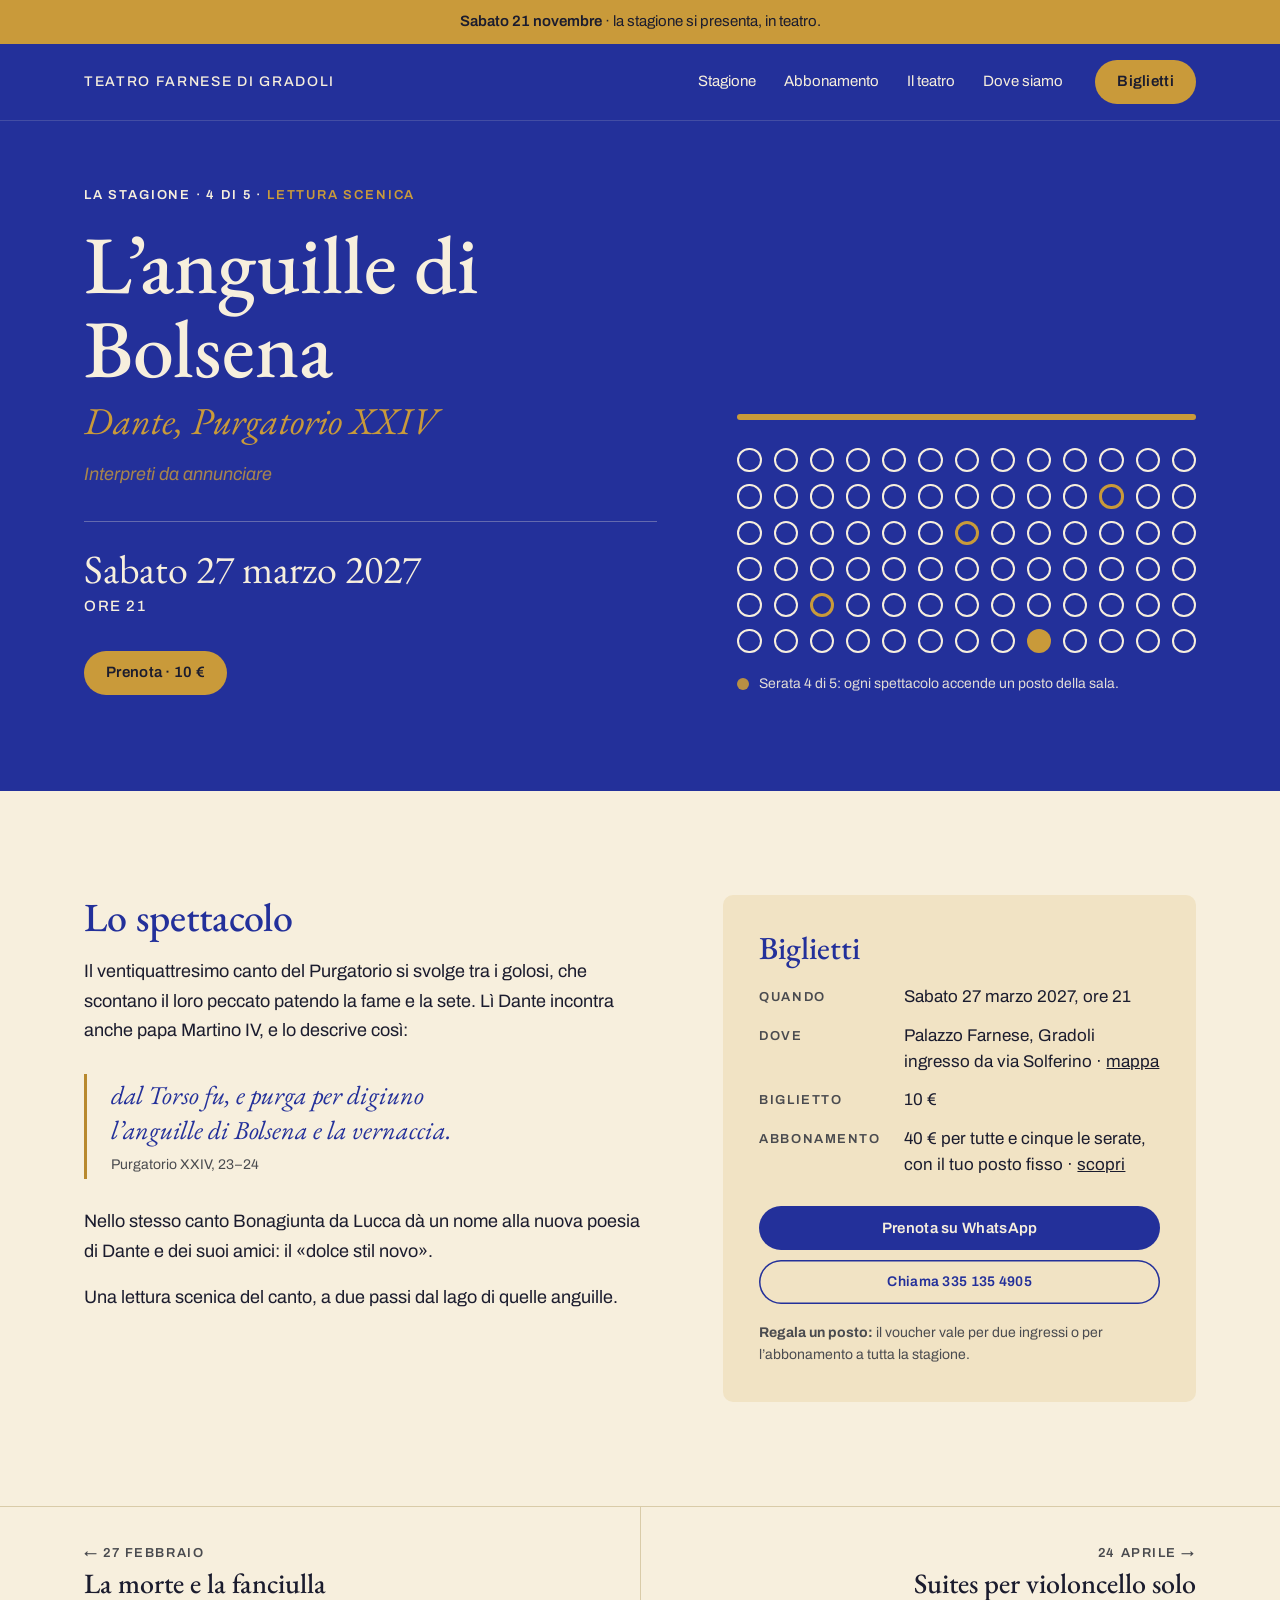
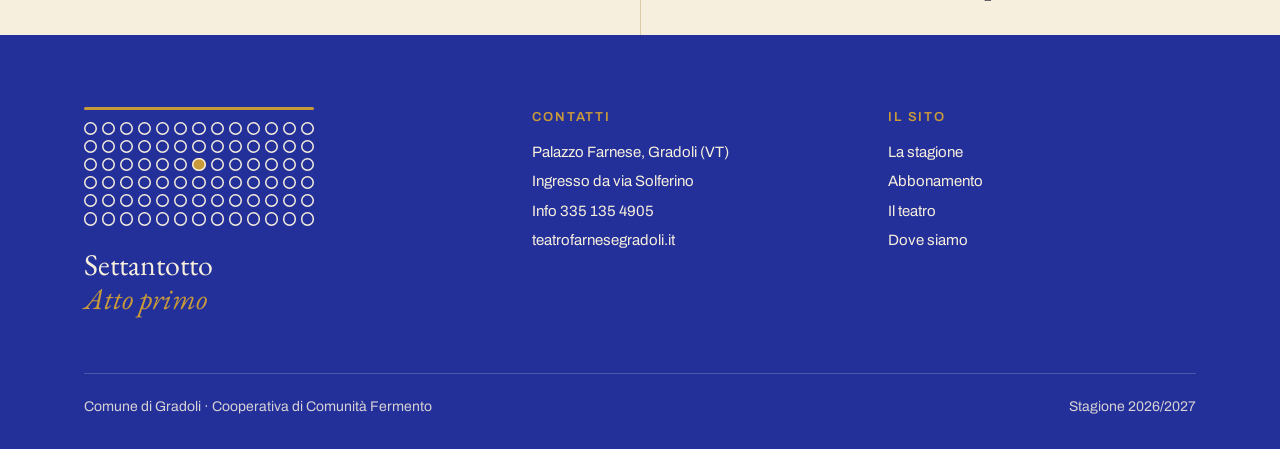
==== anguille-di-bolsena.html @ 879623af "Prima bozza del sito: homepage e pagine dei 5 spettacoli Co-Authored-By: Claude Opus 5.5 <noreply@an" ====
<!doctype html>
<html lang="it">
<head>
<meta charset="utf-8">
<meta name="viewport" content="width=device-width, initial-scale=1">
<title>L’anguille di Bolsena · 27 marzo · Teatro Farnese di Gradoli</title>
<meta name="description" content="L’anguille di Bolsena: lettura scenica del canto XXIV del Purgatorio di Dante. Sabato 27 marzo 2027 alle 21 al Teatro Farnese di Gradoli.">
<meta name="robots" content="noindex">
<link rel="preconnect" href="https://fonts.googleapis.com">
<link rel="preconnect" href="https://fonts.gstatic.com" crossorigin>
<link href="https://fonts.googleapis.com/css2?family=EB+Garamond:ital,wght@0,400;0,500;1,400;1,500&family=Archivo:wght@400;500;600&display=swap" rel="stylesheet">
<link rel="stylesheet" href="stile.css?v=1">
</head>
<body>

<div class="avviso">
  <div class="contenitore">
    <p style="margin:0"><strong>Sabato 21 novembre</strong> · la stagione si presenta, in teatro.</p>
  </div>
</div>

<header class="testata">
  <div class="contenitore">
    <a class="marchio" href="index.html">Teatro Farnese di Gradoli</a>
    <nav class="menu" aria-label="Menu principale">
      <a href="index.html#stagione">Stagione</a>
      <a href="index.html#abbonamento">Abbonamento</a>
      <a href="index.html#teatro">Il teatro</a>
      <a href="index.html#dove">Dove siamo</a>
    </nav>
    <a class="bottone bottone-oro" href="#prenota">Biglietti</a>
  </div>
</header>

<main>
  <!-- Apertura dello spettacolo -->
  <section class="apertura apertura-spettacolo">
    <div class="contenitore">
      <div>
        <p class="etichetta"><a href="index.html#stagione">La stagione</a> · 4 di 5 · <span class="genere">Lettura scenica</span></p>
        <h1>L’anguille di Bolsena</h1>
        <p class="sottotitolo">Dante, Purgatorio XXIV</p>
        <p class="interpreti"><span class="da-annunciare">Interpreti da annunciare</span></p>
        <p class="quando-grande">Sabato 27 marzo 2027<small>ore 21</small></p>
        <div class="azioni">
          <a class="bottone bottone-oro" href="#prenota">Prenota · 10 €</a>
        </div>
      </div>

      <figure class="sala" aria-label="La sala: il posto acceso è la serata 4 di 5">
        <div class="palco" aria-hidden="true"></div>
        <ul class="posti" data-sala="spettacolo" data-numero="4" aria-hidden="true"></ul>
        <figcaption>Serata 4 di 5: ogni spettacolo accende un posto della sala.</figcaption>
      </figure>
    </div>
  </section>

  <!-- Lo spettacolo + biglietti -->
  <section class="blocco">
    <div class="contenitore scheda-spettacolo">
      <div class="testo">
        <h2>Lo spettacolo</h2>
        <p>Il ventiquattresimo canto del Purgatorio si svolge tra i golosi, che scontano il loro peccato patendo la fame e la sete. Lì Dante incontra anche papa Martino IV, e lo descrive così:</p>
        <blockquote>dal Torso fu, e purga per digiuno<br>l’anguille di Bolsena e la vernaccia.<cite>Purgatorio XXIV, 23–24</cite></blockquote>
        <p>Nello stesso canto Bonagiunta da Lucca dà un nome alla nuova poesia di Dante e dei suoi amici: il «dolce stil novo».</p>
        <p>Una lettura scenica del canto, a due passi dal lago di quelle anguille.</p>
      </div>

      <aside class="biglietto" id="prenota">
        <h2>Biglietti</h2>
        <dl class="info">
          <dt>Quando</dt><dd>Sabato 27 marzo 2027, ore 21</dd>
          <dt>Dove</dt><dd>Palazzo Farnese, Gradoli<br>ingresso da via Solferino · <a href="https://www.google.com/maps/search/?api=1&amp;query=Via+Solferino+Gradoli+VT" target="_blank" rel="noopener">mappa</a></dd>
          <dt>Biglietto</dt><dd>10 €</dd>
          <dt>Abbonamento</dt><dd>40 € per tutte e cinque le serate, con il tuo posto fisso · <a href="index.html#abbonamento">scopri</a></dd>
        </dl>
        <div class="azioni">
          <a class="bottone bottone-blu" href="https://wa.me/393351354905?text=Buongiorno%2C%20vorrei%20prenotare%20per%20L%E2%80%99anguille%20di%20Bolsena%2C%20sabato%2027%20marzo%202027%20alle%2021.%20Numero%20di%20posti%3A%20" target="_blank" rel="noopener">Prenota su WhatsApp</a>
          <a class="bottone bottone-filo" href="tel:+393351354905">Chiama 335 135 4905</a>
        </div>
        <p class="nota"><strong>Regala un posto:</strong> il voucher vale per due ingressi o per l’abbonamento a tutta la stagione.</p>
      </aside>
    </div>
  </section>

  <!-- Spettacolo precedente e successivo -->
  <nav class="altri" aria-label="Altri spettacoli della stagione">
    <div class="contenitore">
      <a href="la-morte-e-la-fanciulla.html"><small>← 27 febbraio</small><strong>La morte e la fanciulla</strong></a>
      <a href="suites-bach.html"><small>24 aprile →</small><strong>Suites per violoncello solo</strong></a>
    </div>
  </nav>
</main>

<footer class="piede">
  <div class="contenitore">
    <div class="colonne">
      <div>
        <div class="mini" aria-hidden="true">
          <div class="palco"></div>
          <ul class="posti" data-sala="piede"></ul>
        </div>
        <p class="firma">Settantotto<br><em>Atto primo</em></p>
      </div>
      <div>
        <h3>Contatti</h3>
        <ul>
          <li>Palazzo Farnese, Gradoli (VT)</li>
          <li>Ingresso da via Solferino</li>
          <li><a href="tel:+393351354905">Info 335 135 4905</a></li>
          <li>teatrofarnesegradoli.it</li>
        </ul>
      </div>
      <div>
        <h3>Il sito</h3>
        <ul>
          <li><a href="index.html#stagione">La stagione</a></li>
          <li><a href="index.html#abbonamento">Abbonamento</a></li>
          <li><a href="index.html#teatro">Il teatro</a></li>
          <li><a href="index.html#dove">Dove siamo</a></li>
        </ul>
      </div>
    </div>
    <div class="crediti">
      <p>Comune di Gradoli · Cooperativa di Comunità Fermento</p>
      <p>Stagione 2026/2027</p>
    </div>
  </div>
</footer>

<script src="sala.js?v=1"></script>
</body>
</html>
---- stile.css ----
/* Teatro Farnese di Gradoli · stile comune a tutte le pagine */

/* ===== I colori dell'identità "Settantotto" ===== */
:root {
  --blu: #23309A;        /* Blu poltrona */
  --oro: #B8892E;        /* Oro sipario */
  --oro-chiaro: #C99A3A; /* oro da usare sul blu */
  --oro-scuro: #7E5A1A;  /* oro da usare come testo sul chiaro */
  --peperino: #4A4B4F;
  --intonaco: #F1E3C4;
  --crema: #F7EFDD;
  --inchiostro: #1B1C2E;
  --filo: #D9CBA8;       /* linee sottili sul chiaro */
  --serif: 'EB Garamond', Georgia, serif;
  --sans: 'Archivo', system-ui, sans-serif;
}

* { box-sizing: border-box; }
body {
  margin: 0;
  background: var(--crema);
  color: var(--inchiostro);
  font-family: var(--sans);
  font-size: 17px;
  line-height: 1.55;
}
a { color: inherit; }
.contenitore { max-width: 1160px; margin: 0 auto; padding: 0 24px; }
.etichetta {
  margin: 0;
  font-size: 13px; font-weight: 600; letter-spacing: 0.14em;
  text-transform: uppercase;
}

/* ===== Bottoni ===== */
.bottone {
  display: inline-flex; align-items: center; justify-content: center; gap: 8px;
  min-height: 44px; padding: 0 22px;
  border-radius: 999px; text-decoration: none; font-weight: 600; font-size: 15px;
  letter-spacing: 0.02em; white-space: nowrap;
  transition: background .2s, color .2s, box-shadow .2s;
}
.bottone-oro { background: var(--oro-chiaro); color: var(--inchiostro); }
.bottone-oro:hover { background: var(--crema); }
.bottone-vuoto { box-shadow: inset 0 0 0 1.5px var(--crema); color: var(--crema); }
.bottone-vuoto:hover { background: var(--crema); color: var(--blu); }
.bottone-blu { background: var(--blu); color: var(--crema); }
.bottone-blu:hover { background: var(--inchiostro); }
.bottone-filo { box-shadow: inset 0 0 0 1.5px var(--blu); color: var(--blu); min-height: 44px; padding: 0 18px; font-size: 14px; }
.bottone-filo:hover { background: var(--blu); color: var(--crema); }

/* ===== Testata ===== */
.testata { background: var(--blu); color: var(--crema); border-bottom: 1px solid rgba(247, 239, 221, 0.15); }
.testata .contenitore {
  display: flex; align-items: center; gap: 32px; min-height: 76px;
}
.marchio { text-decoration: none; font-weight: 500; letter-spacing: 0.12em; text-transform: uppercase; font-size: 14px; }
.menu { display: flex; gap: 28px; margin-left: auto; }
.menu a { text-decoration: none; font-size: 15px; padding: 10px 0; }
.menu a:hover { color: var(--oro-chiaro); }

/* ===== La sala (il segno): 6 file da 13 = 78 posti ===== */
.posti {
  display: grid; grid-template-columns: repeat(13, 1fr); gap: 12px;
  list-style: none; margin: 0; padding: 0;
}
.posto {
  aspect-ratio: 1; border-radius: 50%;
  box-shadow: inset 0 0 0 2px var(--crema);
}
.posto.oro { background: var(--oro-chiaro); box-shadow: none; }
.palco { height: 6px; border-radius: 3px; background: var(--oro-chiaro); margin-bottom: 28px; }

/* All'arrivo la sala "si accende" a onde partendo dal posto d'oro, poi resta solo lui */
@keyframes accendi {
  0%   { background: transparent; }
  35%  { background: var(--oro-chiaro); box-shadow: inset 0 0 0 2px var(--oro-chiaro); }
  100% { background: transparent; }
}
[data-sala="apertura"] .posto:not(.oro) { animation: accendi 1.1s ease-out both; animation-delay: calc(var(--d) * 90ms + 300ms); }
@media (prefers-reduced-motion: reduce) {
  [data-sala="apertura"] .posto:not(.oro) { animation: none; }
}

/* ===== Apertura ===== */
.apertura { background: var(--blu); color: var(--crema); padding: 72px 0 112px; }
.apertura .contenitore {
  display: grid; grid-template-columns: 1fr 1fr; gap: 80px; align-items: center;
}
.apertura h1 {
  margin: 18px 0 0; font-family: var(--serif); font-weight: 500;
  font-size: clamp(48px, 7.4vw, 92px); letter-spacing: 0.06em; line-height: 1;
}
.apertura .sottotitolo {
  margin: 4px 0 0; font-family: var(--serif); font-style: italic;
  font-size: clamp(38px, 5.6vw, 70px); line-height: 1.1; color: var(--oro-chiaro);
}
.apertura .motto { margin: 32px 0 0; font-family: var(--serif); font-size: 26px; line-height: 1.3; max-width: 26ch; }
.apertura .quando { margin: 14px 0 0; opacity: .9; }
.azioni { display: flex; gap: 14px; flex-wrap: wrap; margin-top: 36px; }

.sala { margin: 0; width: 100%; }
.sala figcaption { margin-top: 20px; font-size: 14px; display: flex; gap: 10px; align-items: center; opacity: .9; }
.sala figcaption::before { content: ""; width: 12px; height: 12px; border-radius: 50%; background: var(--oro-chiaro); flex: none; }

/* ===== Prossimo spettacolo ===== */
.prossimo { margin-top: -56px; }
.scheda {
  background: var(--crema); border-radius: 8px; padding: 36px 40px;
  box-shadow: 0 0 0 1px var(--filo), 0 18px 40px -24px rgba(27, 28, 46, 0.35);
  display: grid; grid-template-columns: auto 1fr auto; gap: 40px; align-items: center;
}
.scheda .data { font-family: var(--serif); font-size: 64px; line-height: 1; color: var(--blu); text-align: center; padding-right: 40px; border-right: 1px solid var(--filo); }
.scheda .data span { display: block; font-family: var(--sans); font-size: 13px; font-weight: 600; letter-spacing: .14em; text-transform: uppercase; margin-top: 10px; }
.scheda h2 { margin: 6px 0 4px; font-family: var(--serif); font-weight: 500; font-size: 40px; line-height: 1.1; }
.scheda p { margin: 0; color: var(--peperino); }
.scheda .etichetta { color: var(--oro-scuro); }

/* ===== Sezioni ===== */
section.blocco { padding: 104px 0; }
.titolo-sezione { display: flex; justify-content: space-between; align-items: end; gap: 24px; flex-wrap: wrap; margin-bottom: 36px; }
.titolo-sezione h2 { margin: 0; font-family: var(--serif); font-weight: 500; font-size: clamp(36px, 5vw, 56px); line-height: 1.05; color: var(--blu); }
.titolo-sezione .etichetta { color: var(--peperino); }

/* ===== Stagione ===== */
.stagione { list-style: none; margin: 0; padding: 0; border-bottom: 1px solid var(--filo); }
.stagione li {
  display: grid; grid-template-columns: 220px 1fr auto; gap: 32px; align-items: center;
  padding: 26px 20px; margin: 0 -20px; border-top: 1px solid var(--filo);
  border-radius: 6px; transition: background .2s;
}
.stagione li:hover { background: var(--intonaco); }
.stagione li:hover .giorno::before { background: var(--blu); }
.stagione .giorno { display: flex; gap: 14px; align-items: baseline; }
.stagione .giorno::before {
  content: ""; width: 12px; height: 12px; border-radius: 50%; background: var(--oro); flex: none; transform: translateY(-3px);
  transition: background .2s;
}
.stagione .giorno strong { font-family: var(--serif); font-weight: 400; font-size: 30px; line-height: 1.1; display: block; }
.stagione .giorno small { font-size: 13px; font-weight: 600; letter-spacing: .1em; text-transform: uppercase; color: var(--peperino); }
.stagione h3 { margin: 0; font-family: var(--serif); font-weight: 500; font-size: 30px; line-height: 1.15; }
.stagione h3 em { color: var(--oro-scuro); font-weight: 400; }
.stagione p { margin: 4px 0 0; color: var(--peperino); }

/* ===== Abbonamento ===== */
.abbonamento { background: var(--intonaco); }
.abbonamento .contenitore { display: grid; grid-template-columns: 1fr 1fr; gap: 72px; align-items: center; }
.abbonamento .etichetta { color: var(--peperino); }
.abbonamento blockquote { margin: 16px 0 0; font-family: var(--serif); font-size: clamp(28px, 3.4vw, 38px); line-height: 1.2; color: var(--blu); }
.abbonamento blockquote em { color: var(--oro-scuro); }
.prezzi { display: grid; grid-template-columns: 1fr 1fr; gap: 16px; margin: 36px 0 28px; max-width: 440px; }
.prezzo { background: var(--crema); border-radius: 8px; padding: 22px 24px; box-shadow: 0 0 0 1px var(--filo); }
.prezzo strong { display: block; font-family: var(--serif); font-weight: 500; font-size: 52px; line-height: 1; color: var(--blu); }
.prezzo span { display: block; margin-top: 8px; color: var(--peperino); font-size: 14px; line-height: 1.35; }
.prezzo.evidenza { background: var(--blu); box-shadow: none; }
.prezzo.evidenza strong { color: var(--oro-chiaro); }
.prezzo.evidenza span { color: var(--crema); }

.regalo { margin: 28px 0 0; padding-top: 20px; border-top: 1px solid var(--filo); color: var(--peperino); max-width: 440px; }
.regalo strong { font-family: var(--serif); font-style: italic; font-weight: 500; font-size: 22px; color: var(--blu); }

/* Avviso della presentazione, in cima */
.avviso { background: var(--oro-chiaro); color: var(--inchiostro); font-size: 15px; }
.avviso .contenitore { display: flex; justify-content: center; align-items: center; gap: 10px; flex-wrap: wrap; min-height: 44px; padding-top: 8px; padding-bottom: 8px; text-align: center; }
.avviso strong { font-weight: 600; }

.tuo-posto { background: var(--blu); color: var(--crema); border-radius: 10px; padding: 36px; }
.tuo-posto .palco { height: 4px; margin-bottom: 22px; }
.tuo-posto .posti { gap: 8px; }
.tuo-posto .posto {
  border: 0; padding: 0; cursor: pointer; background: transparent;
  transition: background .2s, box-shadow .2s;
}
.tuo-posto .posto:hover { box-shadow: inset 0 0 0 2px var(--oro-chiaro); }
.tuo-posto .posto:focus-visible { outline: 2px solid var(--oro-chiaro); outline-offset: 2px; }
.tuo-posto .posto[aria-pressed="true"] { background: var(--oro-chiaro); box-shadow: none; }
.tuo-posto .didascalia { margin: 24px 0 0; display: flex; justify-content: space-between; align-items: baseline; gap: 16px; flex-wrap: wrap; }
.tuo-posto .didascalia strong { font-family: var(--serif); font-weight: 500; font-size: 28px; color: var(--oro-chiaro); }
.tuo-posto .didascalia span { font-size: 14px; opacity: .9; }

/* ===== Il teatro + Dove ===== */
.due-colonne { display: grid; grid-template-columns: 1fr 1fr; gap: 72px; }
.due-colonne h2 { margin: 0 0 16px; font-family: var(--serif); font-weight: 500; font-size: 40px; color: var(--blu); }
.segnaposto { background: var(--intonaco); border: 1px dashed var(--oro); border-radius: 6px; padding: 14px 16px; color: var(--peperino); font-size: 15px; }
dl.info { margin: 0; display: grid; grid-template-columns: auto 1fr; gap: 12px 24px; }
dl.info dt { font-size: 13px; font-weight: 600; letter-spacing: .12em; text-transform: uppercase; color: var(--peperino); padding-top: 3px; }
dl.info dd { margin: 0; }

/* ===== Piede ===== */
.piede { background: var(--blu); color: var(--crema); padding: 72px 0 32px; font-size: 15px; }
.piede .colonne { display: grid; grid-template-columns: 1.3fr 1fr 1fr; gap: 48px; }
.piede .firma { margin: 0; font-family: var(--serif); font-size: 30px; line-height: 1.15; }
.piede .firma em { color: var(--oro-chiaro); }
.piede .mini { max-width: 230px; margin-bottom: 22px; }
.piede .mini .palco { height: 3px; margin-bottom: 12px; }
.piede .mini .posti { gap: 5px; }
.piede .mini .posto { box-shadow: inset 0 0 0 1.5px var(--crema); }
.piede h3 { margin: 0 0 14px; font-size: 13px; font-weight: 600; letter-spacing: .14em; text-transform: uppercase; color: var(--oro-chiaro); }
.piede ul { list-style: none; margin: 0; padding: 0; display: grid; gap: 6px; }
.piede ul a { text-decoration: none; }
.piede ul a:hover { color: var(--oro-chiaro); }
.piede .crediti {
  margin-top: 56px; padding-top: 22px; border-top: 1px solid rgba(247, 239, 221, 0.25);
  display: flex; justify-content: space-between; gap: 16px; flex-wrap: wrap; font-size: 14px; opacity: .85;
}
.piede .crediti p { margin: 0; }

/* ===== Telefono ===== */
@media (max-width: 820px) {
  .testata .contenitore { flex-wrap: wrap; gap: 0 16px; min-height: 0; padding-top: 12px; padding-bottom: 4px; }
  .marchio { flex: 1; font-size: 13px; }
  .menu { order: 3; width: 100%; margin: 8px 0 0; justify-content: space-between; gap: 12px; border-top: 1px solid rgba(247, 239, 221, 0.15); }
  .menu a { font-size: 14px; padding: 12px 0; }
  .testata .bottone { min-height: 40px; padding: 0 16px; font-size: 14px; }

  .apertura { padding: 44px 0 96px; }
  .apertura .contenitore, .abbonamento .contenitore, .due-colonne, .piede .colonne { grid-template-columns: minmax(0, 1fr); gap: 44px; }
  .apertura h1 { font-size: clamp(34px, 11vw, 64px); letter-spacing: 0.03em; }
  .apertura .sottotitolo { font-size: clamp(32px, 10vw, 56px); }
  .posti { gap: 7px; }
  .tuo-posto { padding: 24px; }
  .tuo-posto .posti { gap: 5px; }

  .scheda { grid-template-columns: 1fr; gap: 18px; padding: 28px; }
  .scheda .data { text-align: left; border-right: 0; padding-right: 0; }
  .scheda .bottone { justify-self: start; }

  .stagione li { grid-template-columns: 1fr; gap: 10px; padding: 24px 0; margin: 0; }
  .stagione li:hover { background: none; }
  .stagione .bottone { justify-self: start; }
  section.blocco { padding: 72px 0; }
}
@media (max-width: 360px) {
  .menu a { font-size: 13px; }
}

/* ===== Collegamenti nella stagione (homepage) ===== */
.stagione h3 a { text-decoration: none; }
.stagione h3 a:hover { text-decoration: underline; text-decoration-thickness: 1px; text-underline-offset: 4px; }

/* ===================================================== */
/* ===== Pagine dei singoli spettacoli =============== */
/* ===================================================== */

.apertura-spettacolo { padding: 64px 0 96px; }
.apertura-spettacolo .contenitore { grid-template-columns: 1.25fr 1fr; align-items: end; }
.apertura-spettacolo .etichetta a { text-decoration: none; }
.apertura-spettacolo .etichetta a:hover { color: var(--oro-chiaro); }
.apertura-spettacolo .etichetta .genere { color: var(--oro-chiaro); }
.apertura-spettacolo h1 {
  letter-spacing: 0; text-transform: none;
  font-size: clamp(44px, 6.4vw, 84px); line-height: 1.02;
}
.apertura-spettacolo h1 em { color: var(--oro-chiaro); font-weight: 400; font-size: .6em; display: block; margin: 4px 0; }
.apertura-spettacolo .sottotitolo { font-size: clamp(26px, 3.2vw, 38px); margin-top: 10px; }
.apertura-spettacolo .interpreti { margin: 18px 0 0; font-size: 18px; line-height: 1.6; }
.apertura-spettacolo .interpreti span { color: var(--oro-chiaro); }
.apertura-spettacolo .quando-grande {
  margin: 32px 0 0; padding-top: 24px; border-top: 1px solid rgba(247, 239, 221, 0.3);
  font-family: var(--serif); font-size: clamp(28px, 3.4vw, 40px); line-height: 1.15;
}
.apertura-spettacolo .quando-grande small { display: block; margin-top: 6px; font-family: var(--sans); font-size: 15px; font-weight: 500; letter-spacing: .1em; text-transform: uppercase; }

/* nella sala di uno spettacolo: posto di stasera pieno, serate già passate solo bordate d'oro */
.posto.passato { box-shadow: inset 0 0 0 3px var(--oro-chiaro); }

.scheda-spettacolo { display: grid; grid-template-columns: 1.2fr 1fr; gap: 72px; align-items: start; }
.scheda-spettacolo h2 { margin: 0 0 18px; font-family: var(--serif); font-weight: 500; font-size: 40px; line-height: 1.1; color: var(--blu); }
.scheda-spettacolo .testo p { margin: 0 0 16px; font-size: 18px; line-height: 1.65; max-width: 60ch; }
.scheda-spettacolo .testo blockquote {
  margin: 28px 0; padding: 4px 0 4px 24px; border-left: 3px solid var(--oro);
  font-family: var(--serif); font-style: italic; font-size: 26px; line-height: 1.35; color: var(--blu);
}
.scheda-spettacolo .testo blockquote cite { display: block; margin-top: 8px; font-family: var(--sans); font-style: normal; font-size: 14px; color: var(--peperino); }
.formazione { list-style: none; margin: 28px 0 0; padding: 0; border-top: 1px solid var(--filo); }
.formazione li { display: flex; justify-content: space-between; gap: 16px; padding: 12px 0; border-bottom: 1px solid var(--filo); }
.formazione li span { color: var(--oro-scuro); font-style: italic; font-family: var(--serif); font-size: 19px; }
.da-annunciare { color: var(--peperino); font-style: italic; }

.biglietto { background: var(--intonaco); border-radius: 10px; padding: 36px; position: sticky; top: 24px; }
.biglietto h2 { font-size: 32px; }
.biglietto dl.info { margin-bottom: 28px; }
.biglietto .azioni { margin-top: 0; flex-direction: column; align-items: stretch; gap: 10px; }
.biglietto .nota { margin: 18px 0 0; font-size: 14px; color: var(--peperino); }

/* Precedente / successivo */
.altri { border-top: 1px solid var(--filo); }
.altri .contenitore { display: grid; grid-template-columns: 1fr 1fr; }
.altri a {
  display: flex; flex-direction: column; gap: 4px; padding: 36px 0; text-decoration: none;
  transition: color .2s;
}
.altri a + a { text-align: right; align-items: flex-end; border-left: 1px solid var(--filo); padding-left: 24px; }
.altri a:first-child { padding-right: 24px; }
.altri a:hover strong { color: var(--blu); }
.altri small { font-size: 13px; font-weight: 600; letter-spacing: .12em; text-transform: uppercase; color: var(--peperino); }
.altri strong { font-family: var(--serif); font-weight: 500; font-size: 28px; line-height: 1.15; transition: color .2s; }

@media (max-width: 820px) {
  .apertura-spettacolo { padding: 40px 0 72px; }
  .apertura-spettacolo .contenitore, .scheda-spettacolo { grid-template-columns: minmax(0, 1fr); gap: 44px; }
  .apertura-spettacolo h1 { font-size: clamp(38px, 11vw, 60px); letter-spacing: 0; }
  .biglietto { position: static; padding: 26px; }
  .biglietto dl.info { grid-template-columns: 1fr; gap: 2px; }
  .biglietto dl.info dd { margin-bottom: 14px; }
  .altri .contenitore { grid-template-columns: 1fr; }
  .altri a + a { text-align: left; align-items: flex-start; border-left: 0; border-top: 1px solid var(--filo); padding-left: 0; }
  .altri strong { font-size: 24px; }
}

/* "da annunciare" sul blu dell'apertura */
.apertura-spettacolo .da-annunciare { color: var(--crema); opacity: .8; }
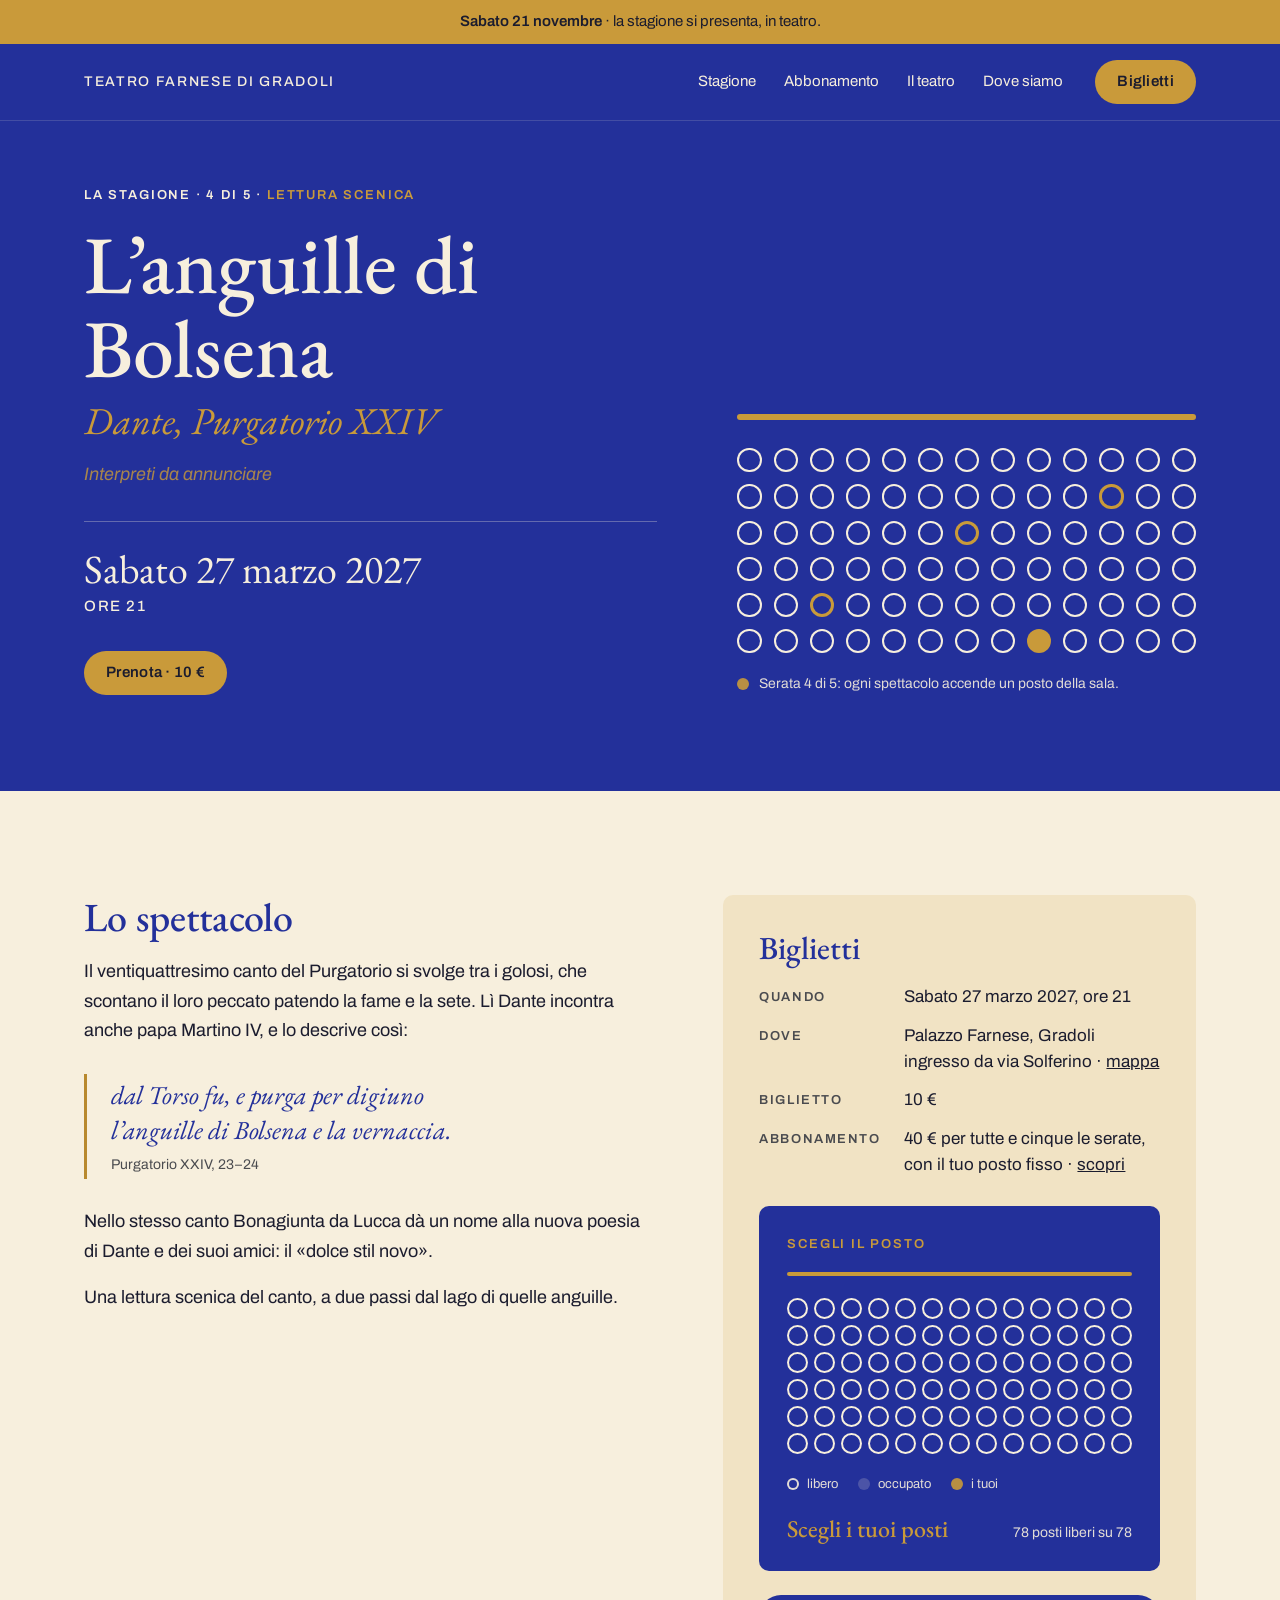
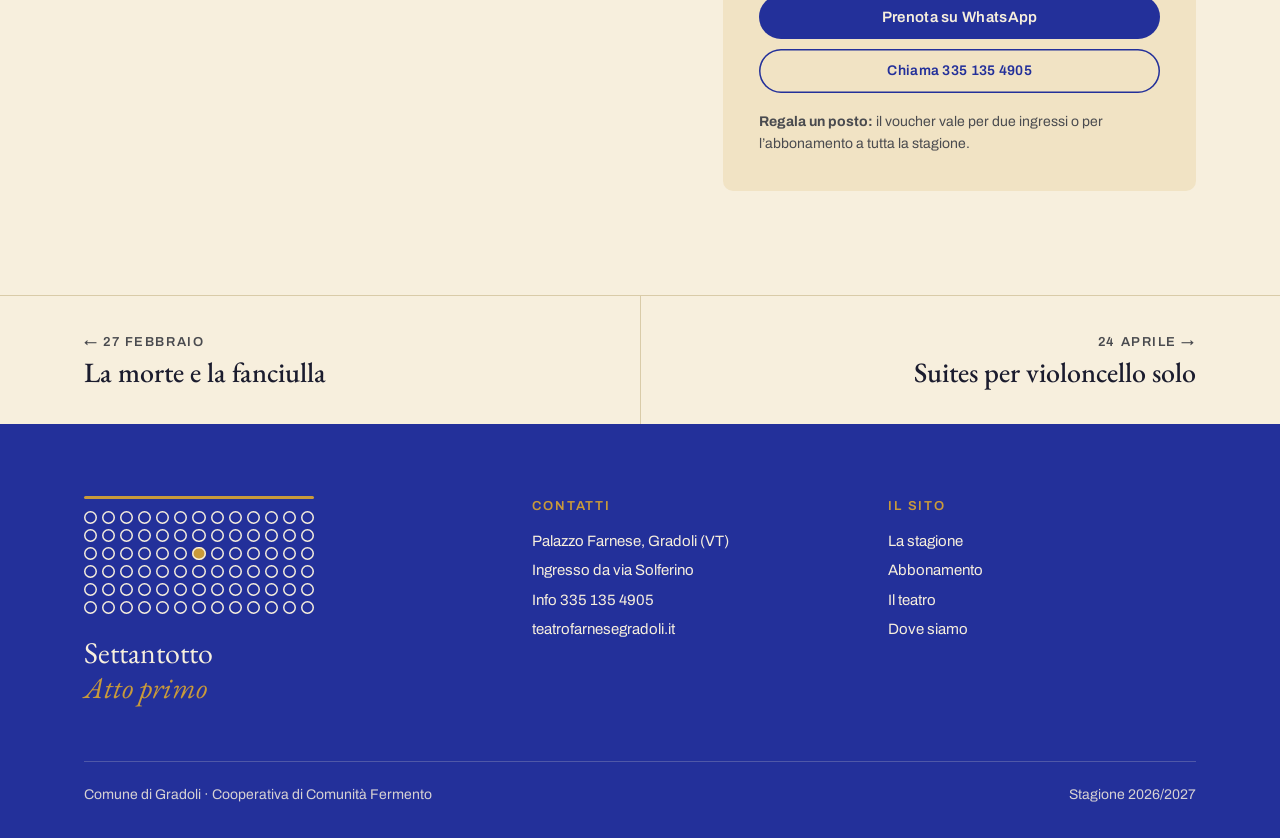
==== commit 3d19fdaf: "Scelta del posto anche per i biglietti dei singoli spettacoli Ogni pagina spettacolo ha ora la sala " ====
--- a/anguille-di-bolsena.html
+++ b/anguille-di-bolsena.html
@@ -9,7 +9,7 @@
 <link rel="preconnect" href="https://fonts.googleapis.com">
 <link rel="preconnect" href="https://fonts.gstatic.com" crossorigin>
 <link href="https://fonts.googleapis.com/css2?family=EB+Garamond:ital,wght@0,400;0,500;1,400;1,500&family=Archivo:wght@400;500;600&display=swap" rel="stylesheet">
-<link rel="stylesheet" href="stile.css?v=1">
+<link rel="stylesheet" href="stile.css?v=2">
 </head>
 <body>
 
@@ -74,8 +74,22 @@
           <dt>Biglietto</dt><dd>10 €</dd>
           <dt>Abbonamento</dt><dd>40 € per tutte e cinque le serate, con il tuo posto fisso · <a href="index.html#abbonamento">scopri</a></dd>
         </dl>
+        <div class="tuo-posto scegli-biglietto">
+          <p class="etichetta">Scegli il posto</p>
+          <div class="palco" aria-hidden="true"></div>
+          <div class="posti" data-sala="biglietto" data-spettacolo="anguille-di-bolsena" role="group" aria-label="Scegli i posti per L’anguille di Bolsena"></div>
+          <ul class="legenda" aria-hidden="true">
+            <li><span class="posto"></span>libero</li>
+            <li><span class="posto occupato"></span>occupato</li>
+            <li><span class="posto scelto"></span>i tuoi</li>
+          </ul>
+          <p class="didascalia" aria-live="polite">
+            <strong id="posti-scelti">Scegli i tuoi posti</strong>
+            <span id="posti-conto">Tocca uno o più posti liberi.</span>
+          </p>
+        </div>
         <div class="azioni">
-          <a class="bottone bottone-blu" href="https://wa.me/393351354905?text=Buongiorno%2C%20vorrei%20prenotare%20per%20L%E2%80%99anguille%20di%20Bolsena%2C%20sabato%2027%20marzo%202027%20alle%2021.%20Numero%20di%20posti%3A%20" target="_blank" rel="noopener">Prenota su WhatsApp</a>
+          <a class="bottone bottone-blu" id="prenota-whatsapp" data-testo="Buongiorno, vorrei prenotare per L’anguille di Bolsena, sabato 27 marzo 2027 alle 21." href="https://wa.me/393351354905?text=Buongiorno%2C%20vorrei%20prenotare%20per%20L%E2%80%99anguille%20di%20Bolsena%2C%20sabato%2027%20marzo%202027%20alle%2021.%20Numero%20di%20posti%3A%20" target="_blank" rel="noopener">Prenota su WhatsApp</a>
           <a class="bottone bottone-filo" href="tel:+393351354905">Chiama 335 135 4905</a>
         </div>
         <p class="nota"><strong>Regala un posto:</strong> il voucher vale per due ingressi o per l’abbonamento a tutta la stagione.</p>
@@ -128,6 +142,7 @@
   </div>
 </footer>
 
-<script src="sala.js?v=1"></script>
+<script src="posti.js"></script>
+<script src="sala.js?v=2"></script>
 </body>
 </html>
--- a/stile.css
+++ b/stile.css
@@ -177,6 +177,23 @@
 .tuo-posto .didascalia { margin: 24px 0 0; display: flex; justify-content: space-between; align-items: baseline; gap: 16px; flex-wrap: wrap; }
 .tuo-posto .didascalia strong { font-family: var(--serif); font-weight: 500; font-size: 28px; color: var(--oro-chiaro); }
 .tuo-posto .didascalia span { font-size: 14px; opacity: .9; }
+
+/* Posti già presi (biglietti venduti e abbonati): spenti, non si toccano */
+.tuo-posto .posto.occupato,
+.legenda .posto.occupato { background: rgba(247, 239, 221, 0.22); box-shadow: none; cursor: not-allowed; }
+.tuo-posto .posto.occupato:hover { box-shadow: none; }
+
+.legenda { list-style: none; margin: 20px 0 0; padding: 0; display: flex; flex-wrap: wrap; gap: 8px 20px; font-size: 13px; opacity: .9; }
+.legenda li { display: flex; align-items: center; gap: 8px; }
+.legenda .posto { width: 12px; flex: none; }
+.legenda .posto.scelto { background: var(--oro-chiaro); box-shadow: none; }
+
+/* La sala dei biglietti, dentro il riquadro "Biglietti" di ogni spettacolo */
+.scegli-biglietto { padding: 28px; margin-bottom: 24px; }
+.scegli-biglietto .etichetta { color: var(--oro-chiaro); margin-bottom: 18px; }
+.scegli-biglietto .posti { gap: 6px; }
+.scegli-biglietto .didascalia { margin-top: 20px; }
+.scegli-biglietto .didascalia strong { font-size: 24px; line-height: 1.2; }
 
 /* ===== Il teatro + Dove ===== */
 .due-colonne { display: grid; grid-template-columns: 1fr 1fr; gap: 72px; }
@@ -303,6 +320,11 @@
   .biglietto { position: static; padding: 26px; }
   .biglietto dl.info { grid-template-columns: 1fr; gap: 2px; }
   .biglietto dl.info dd { margin-bottom: 14px; }
+  /* sul telefono la sala dei biglietti prende tutta la larghezza, per avere posti più grandi da toccare */
+  .biglietto .scegli-biglietto { margin-left: -26px; margin-right: -26px; border-radius: 0; padding: 24px 14px; }
+  .scegli-biglietto .posti { gap: 4px; }
+  .tuo-posto { padding: 24px 16px; }
+  .tuo-posto .posti { gap: 4px; }
   .altri .contenitore { grid-template-columns: 1fr; }
   .altri a + a { text-align: left; align-items: flex-start; border-left: 0; border-top: 1px solid var(--filo); padding-left: 0; }
   .altri strong { font-size: 24px; }
